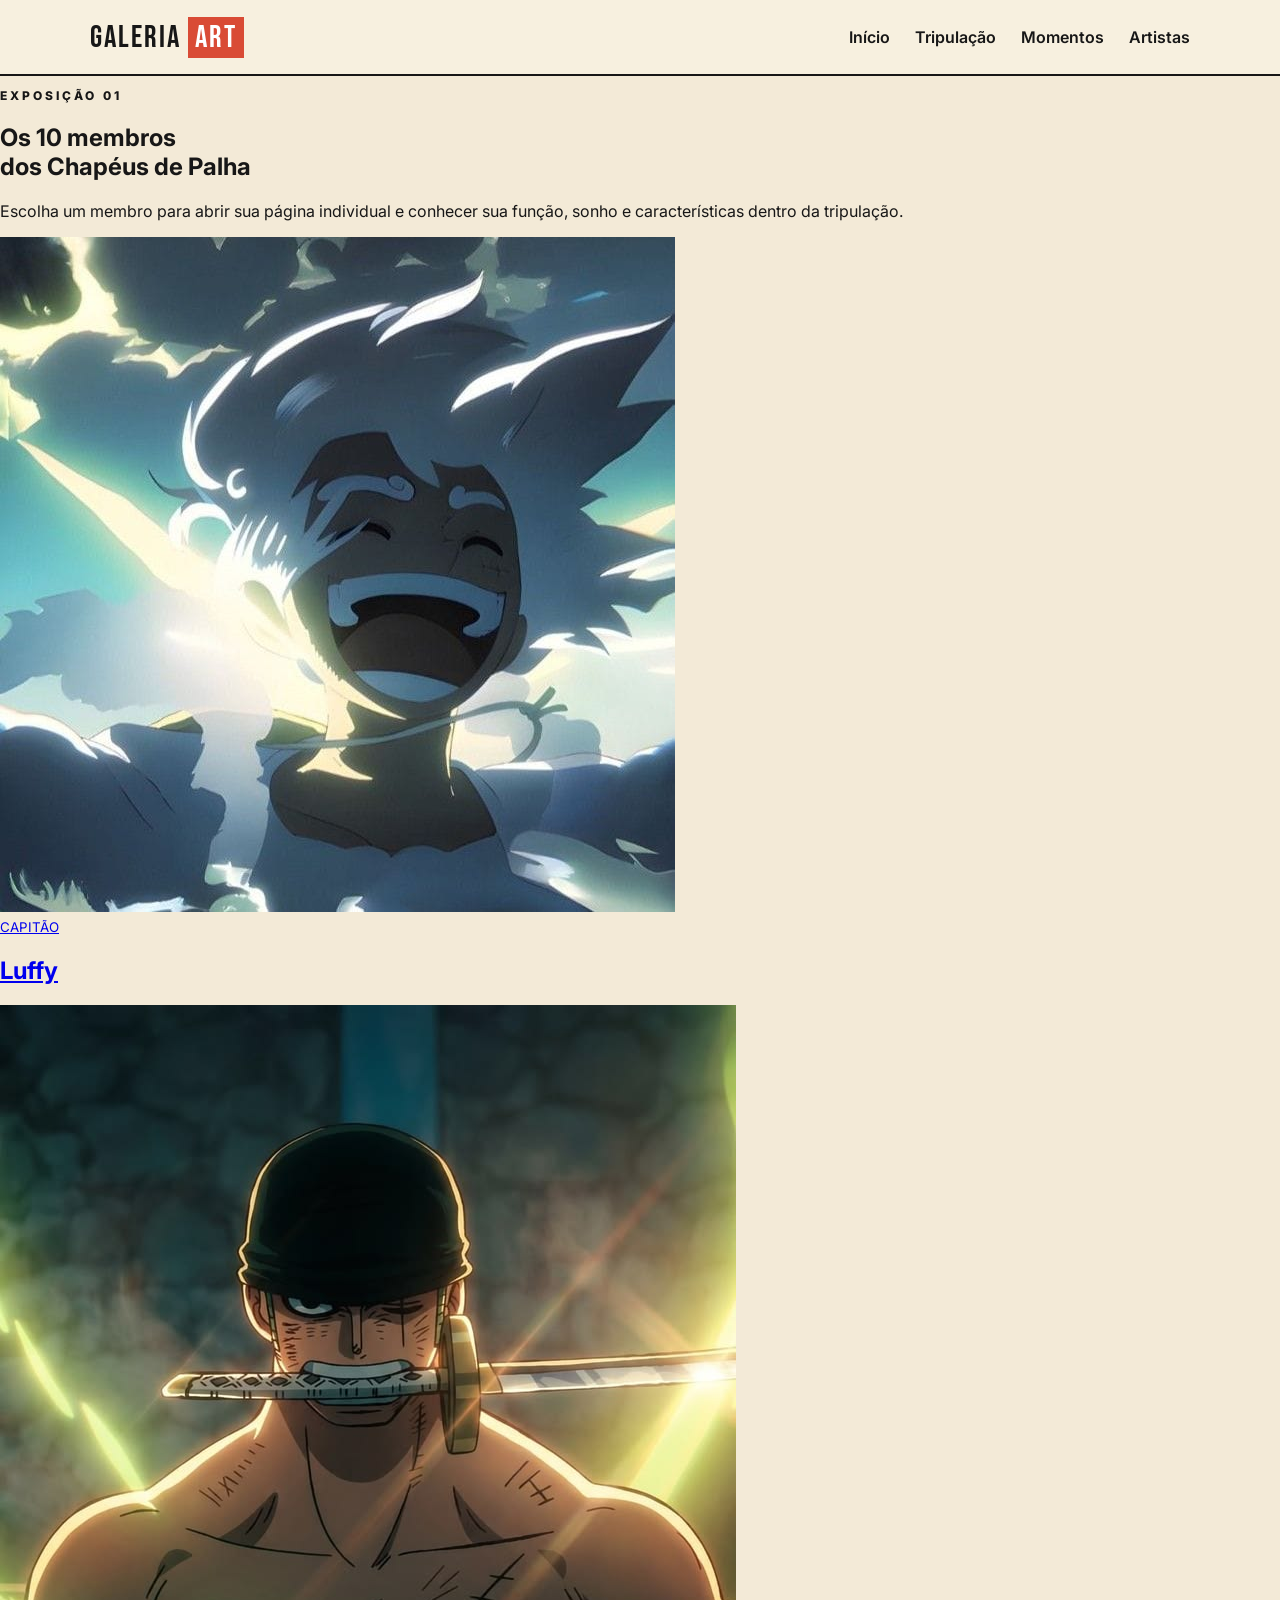
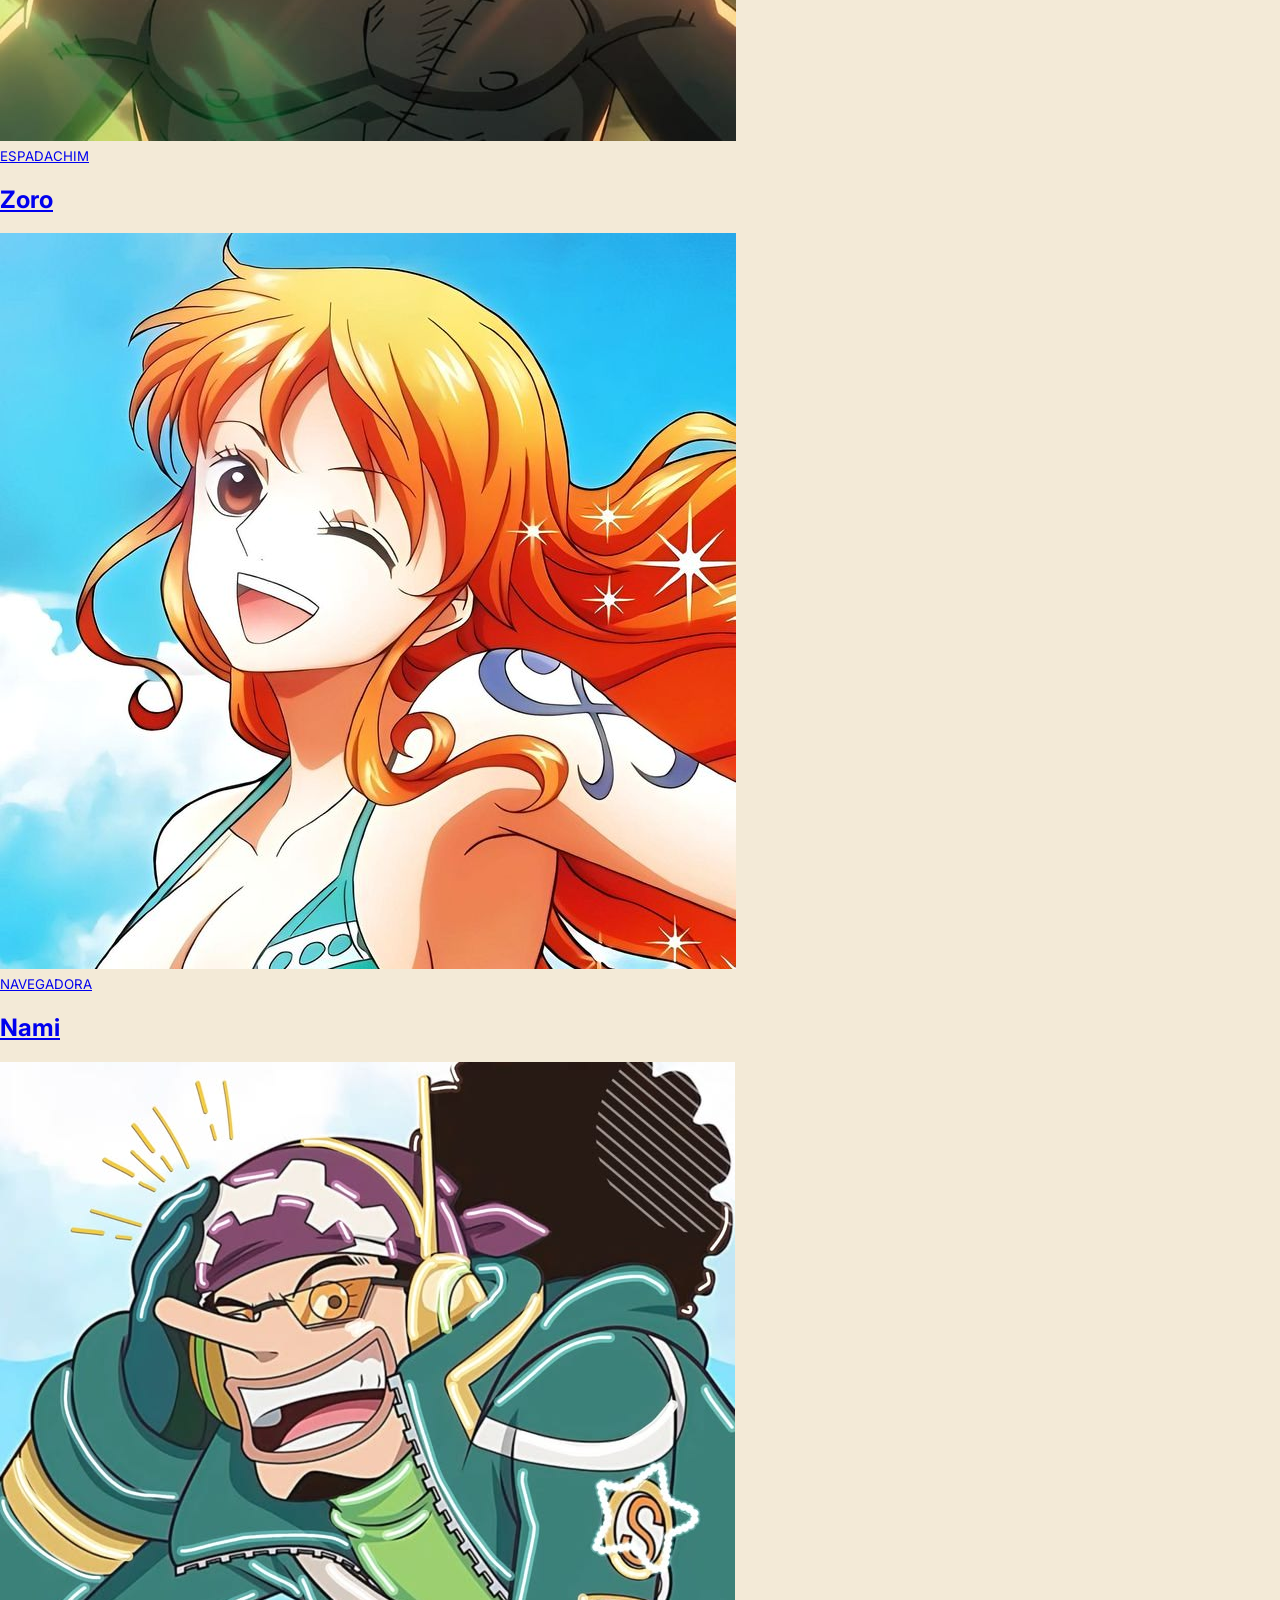
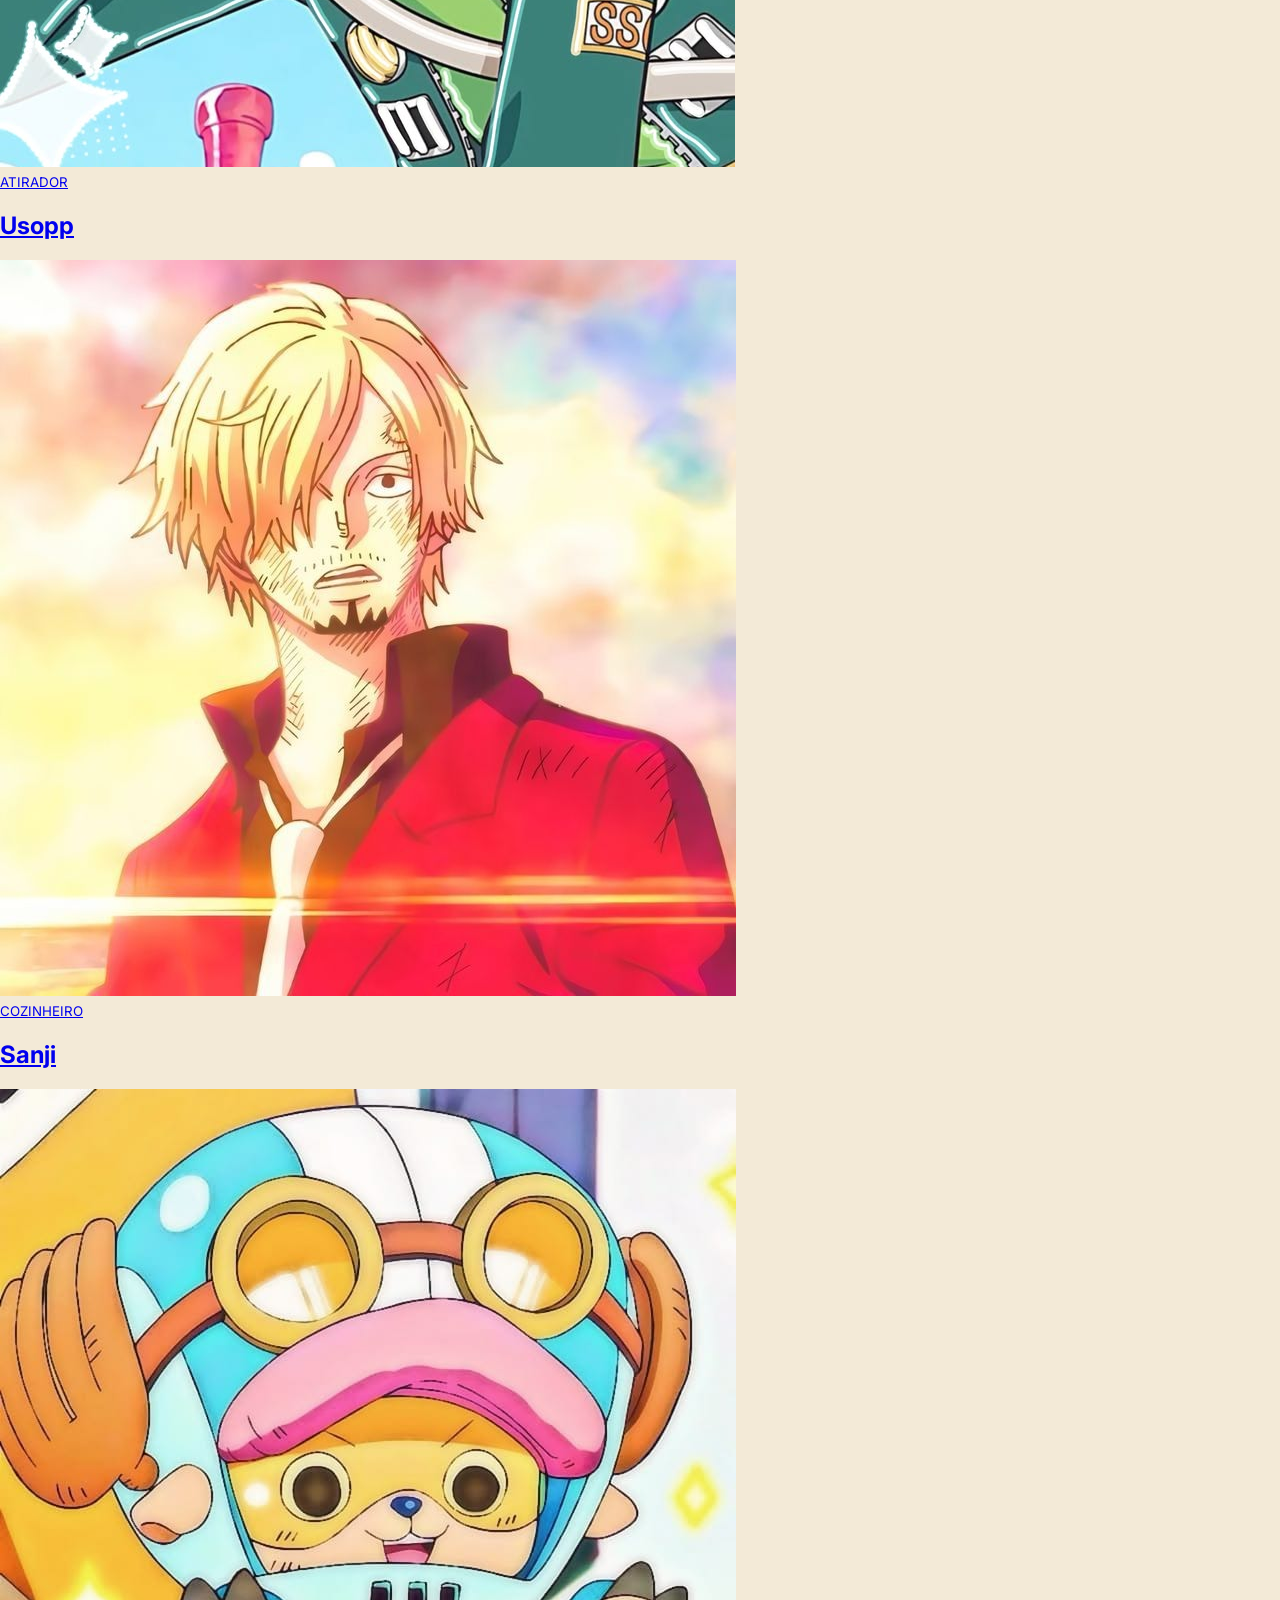
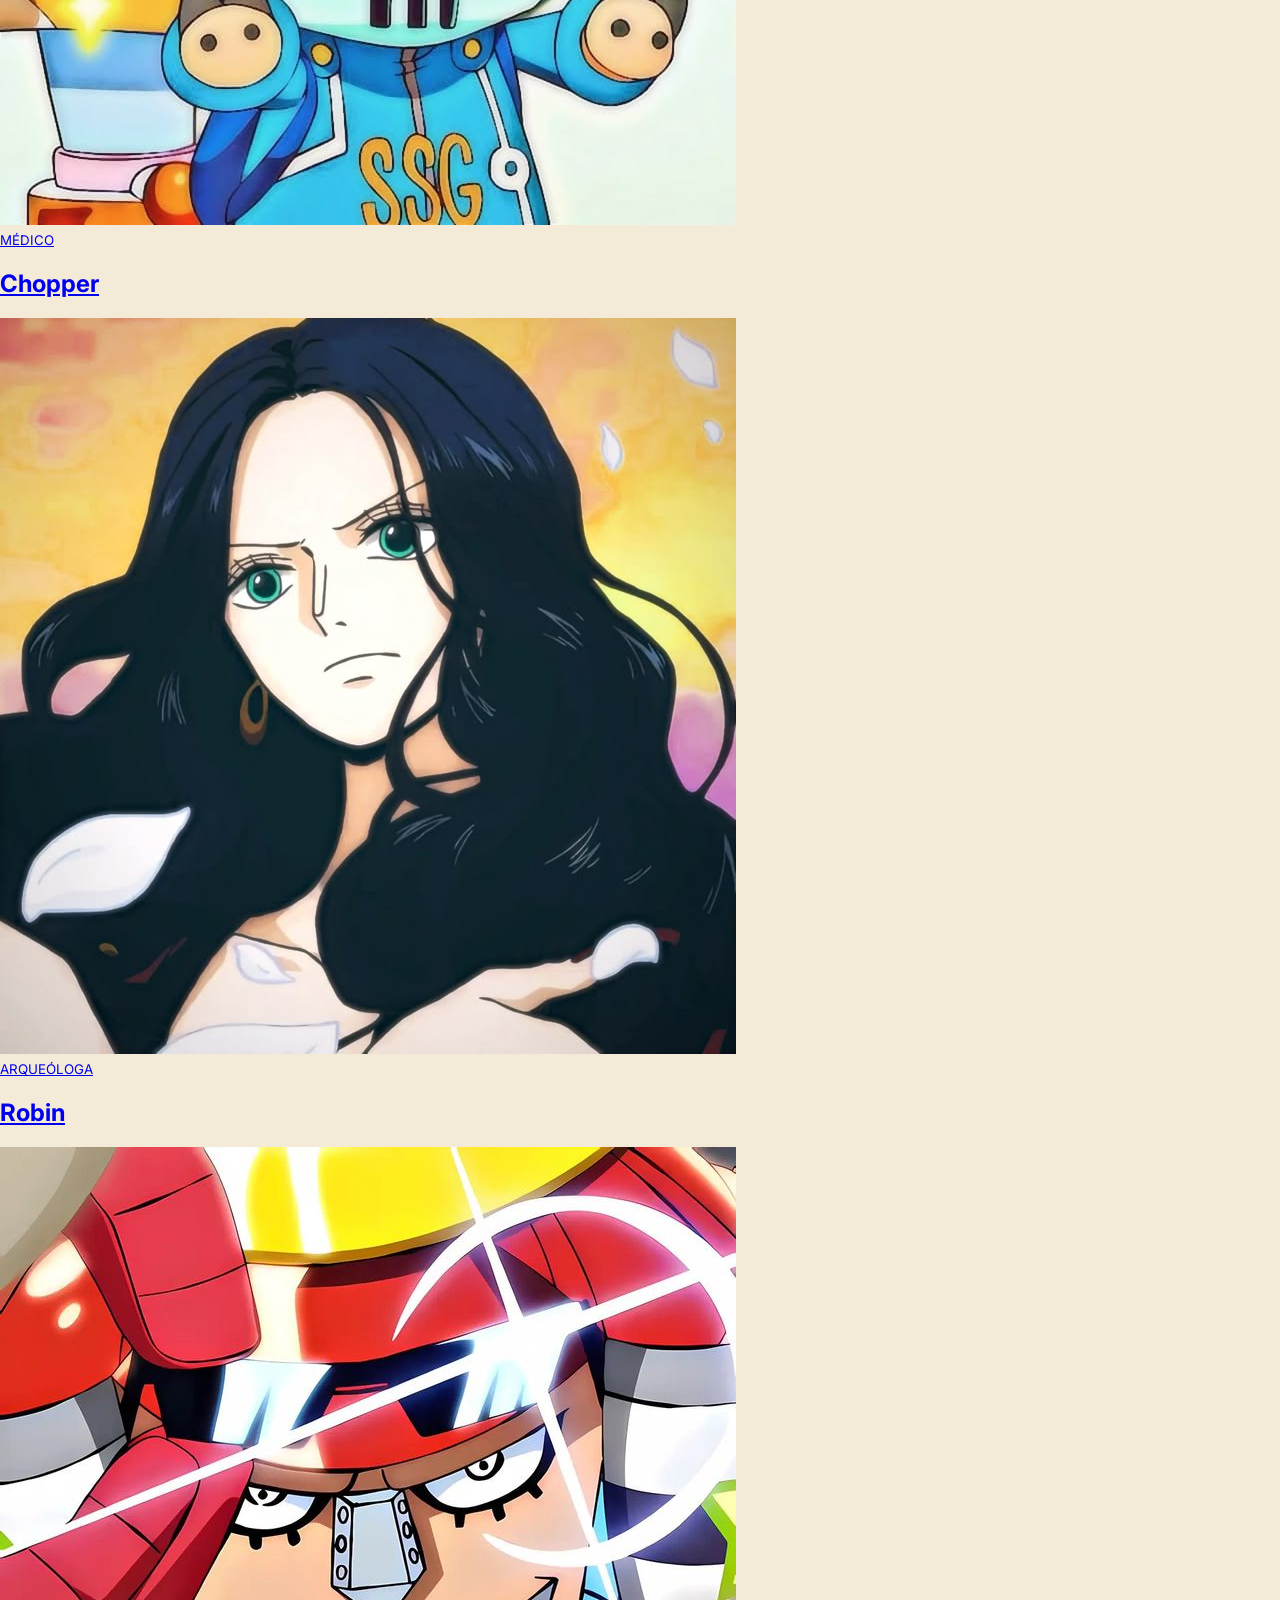
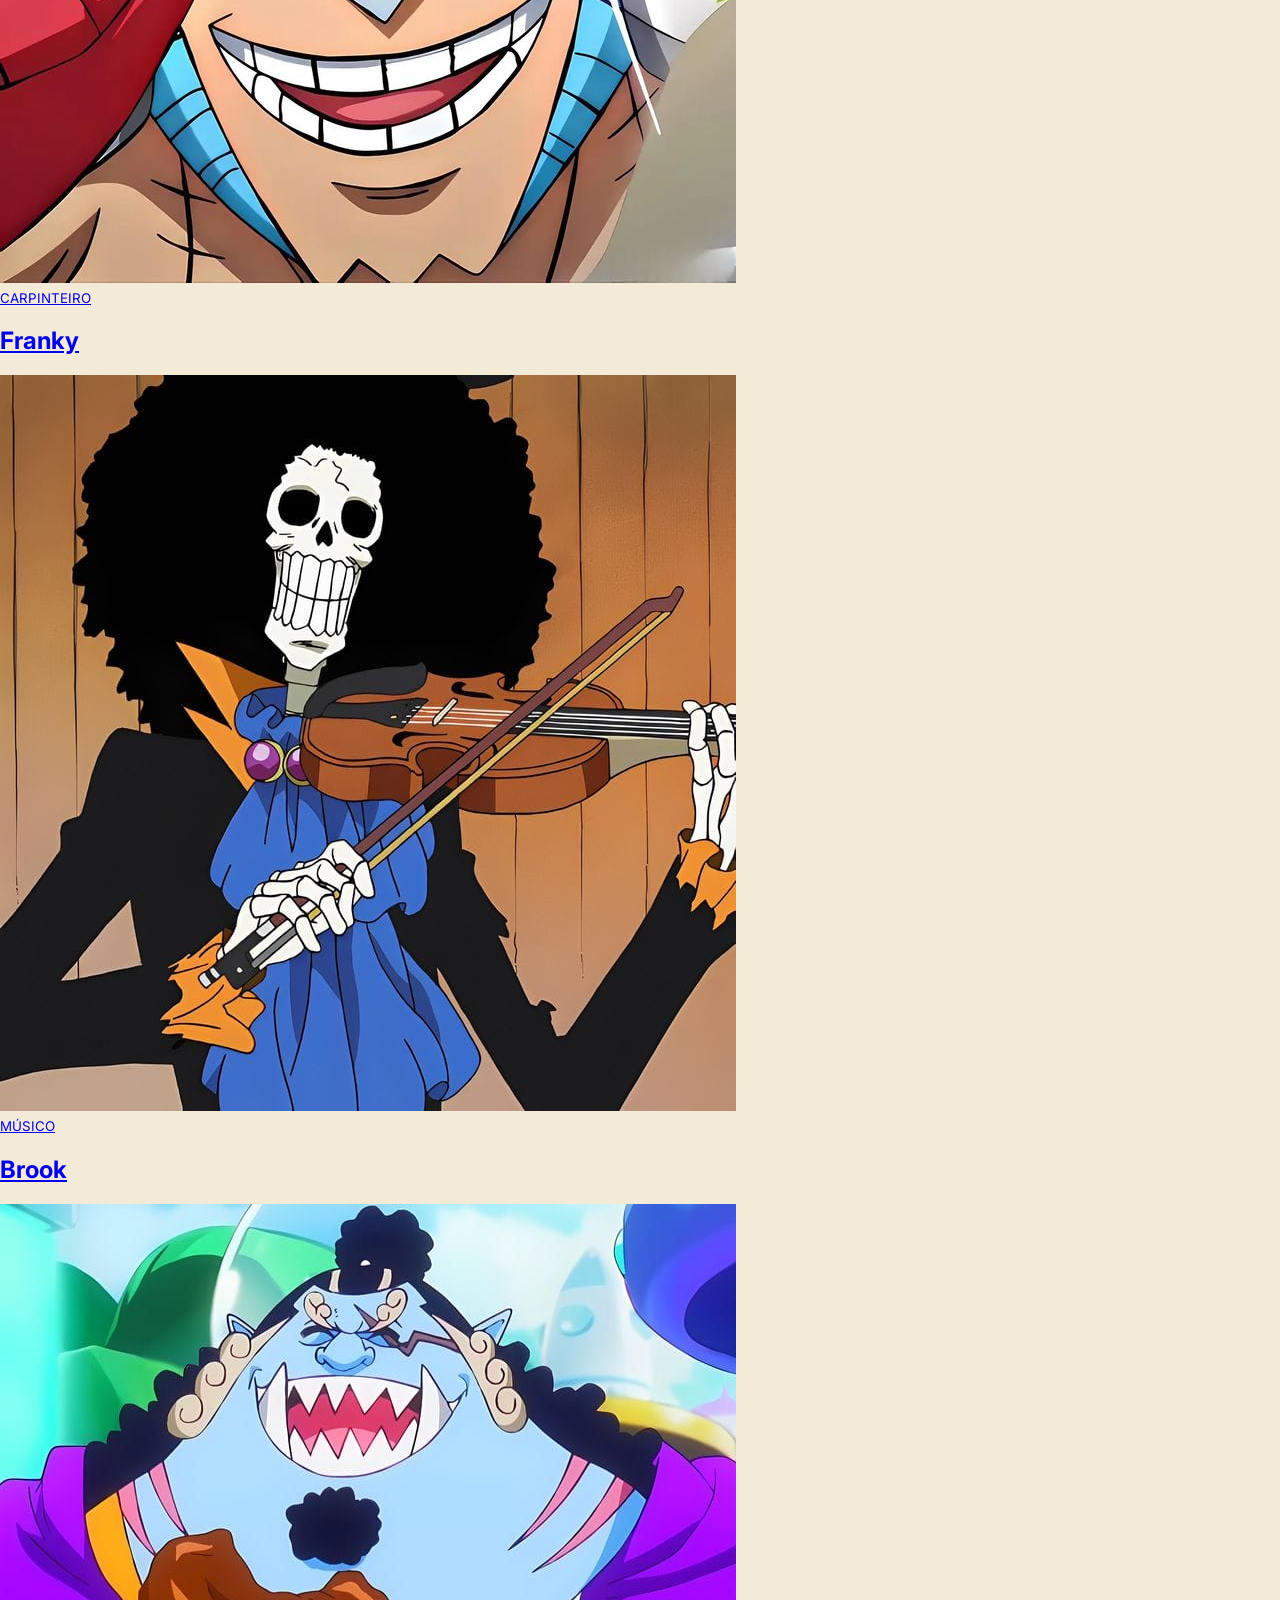
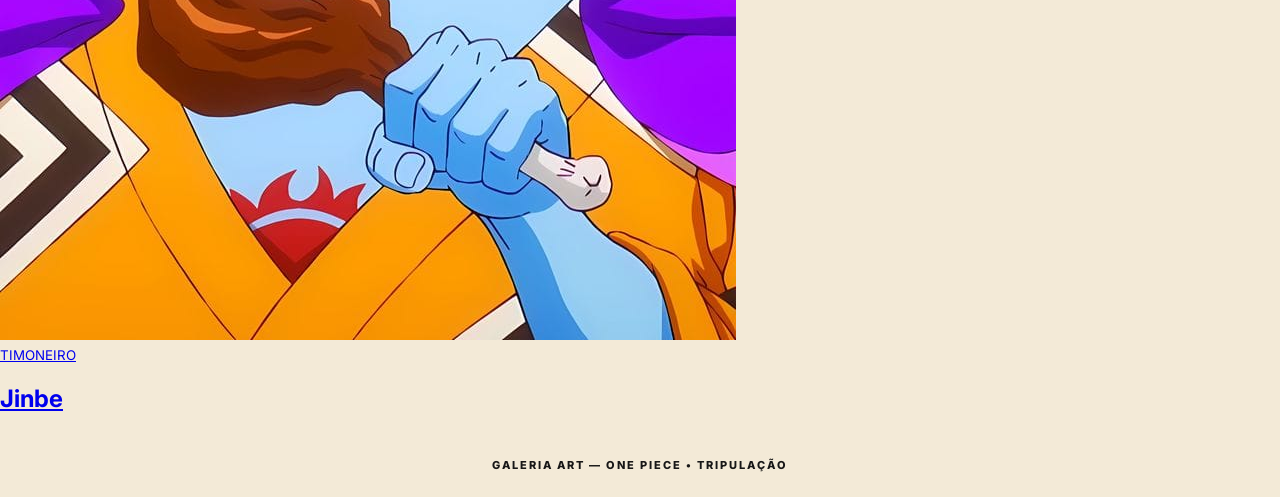
==== tripulacao.html @ 4c9dcb18 "Adiciona página da tripulação com acesso às 10 páginas individuais" ====
<!DOCTYPE html>
<html lang="pt-BR">
<head><meta charset="UTF-8"><meta name="viewport" content="width=device-width, initial-scale=1.0"><title>Tripulação — Galeria Art</title><link rel="stylesheet" href="style.css"></head>
<body>
<header class="topo"><div class="logo">GALERIA <span>ART</span></div><nav><a href="index.html">Início</a><a href="tripulacao.html">Tripulação</a><a href="index.html#momentos">Momentos</a><a href="index.html#artistas">Artistas</a></nav></header>
<main class="personagens-page">
<section class="personagens-intro"><p class="tag">EXPOSIÇÃO 01</p><h1>Os 10 membros<br><span>dos Chapéus de Palha</span></h1><p>Escolha um membro para abrir sua página individual e conhecer sua função, sonho e características dentro da tripulação.</p></section>
<section class="personagens-grid">
<a class="personagem-card" href="luffy.html"><img src="img/Luffy.jpeg" alt="Luffy"><div><small>CAPITÃO</small><h2>Luffy</h2></div></a>
<a class="personagem-card" href="zoro.html"><img src="img/Zoro.jpeg" alt="Zoro"><div><small>ESPADACHIM</small><h2>Zoro</h2></div></a>
<a class="personagem-card" href="nami.html"><img src="img/Nami.jpeg" alt="Nami"><div><small>NAVEGADORA</small><h2>Nami</h2></div></a>
<a class="personagem-card" href="usopp.html"><img src="img/Usoop.jpeg" alt="Usopp"><div><small>ATIRADOR</small><h2>Usopp</h2></div></a>
<a class="personagem-card" href="sanji.html"><img src="img/Sanji.jpeg" alt="Sanji"><div><small>COZINHEIRO</small><h2>Sanji</h2></div></a>
<a class="personagem-card" href="chopper.html"><img src="img/Chopper.jpeg" alt="Chopper"><div><small>MÉDICO</small><h2>Chopper</h2></div></a>
<a class="personagem-card" href="robin.html"><img src="img/Robin.jpeg" alt="Robin"><div><small>ARQUEÓLOGA</small><h2>Robin</h2></div></a>
<a class="personagem-card" href="franky.html"><img src="img/Franky.jpeg" alt="Franky"><div><small>CARPINTEIRO</small><h2>Franky</h2></div></a>
<a class="personagem-card" href="brook.html"><img src="img/Brook.jpeg" alt="Brook"><div><small>MÚSICO</small><h2>Brook</h2></div></a>
<a class="personagem-card" href="jinbe.html"><img src="img/Jinbei.jpeg" alt="Jinbe"><div><small>TIMONEIRO</small><h2>Jinbe</h2></div></a>
</section></main><footer>GALERIA ART — ONE PIECE • TRIPULAÇÃO</footer></body></html>
---- style.css ----
@import url('https://fonts.googleapis.com/css2?family=Bebas+Neue&family=Inter:wght@400;600;800&display=swap');
*{box-sizing:border-box}html{scroll-behavior:smooth}body{margin:0;background:#f3ead7;color:#171717;font-family:Inter,Arial,sans-serif}.topo{height:76px;padding:0 7%;display:flex;align-items:center;justify-content:space-between;border-bottom:2px solid #171717;background:#f7f0df;position:sticky;top:0;z-index:5}.logo{font-family:'Bebas Neue';font-size:31px;letter-spacing:2px}.logo span{background:#d94b35;color:#fff;padding:2px 7px}.topo nav{display:flex;gap:25px}.topo a{color:#171717;text-decoration:none;font-weight:600}.topo a:hover{color:#c9422d}.hero{min-height:700px;padding:65px 7%;display:grid;grid-template-columns:.9fr 1.1fr;gap:55px;align-items:center;border-bottom:2px solid #171717;overflow:hidden;background:#f3ead7}.hero-text{position:relative;z-index:2}.tag{font-size:12px;font-weight:800;letter-spacing:3px}.hero h1{font-family:'Bebas Neue';font-size:clamp(65px,8vw,125px);line-height:.83;margin:22px 0}.hero h1 span{color:#c9422d}.hero-text>p:not(.tag){max-width:520px;line-height:1.7}.botao{display:inline-block;margin-top:22px;padding:14px 24px;background:#171717;color:#fff;text-decoration:none;font-weight:800;border:2px solid #171717}.botao:hover{background:#d94b35;border-color:#d94b35}.hero-art{height:560px;position:relative;border:3px solid #171717;background:#d9c7a3;transform:rotate(2deg);box-shadow:14px 14px 0 #171717;overflow:hidden}.hero-art:after{content:'CHAPÉUS DE PALHA';position:absolute;right:18px;bottom:18px;background:#171717;color:#fff;padding:10px 14px;font-size:11px;font-weight:800;letter-spacing:2px}.hero-art img{width:100%;height:100%;object-fit:cover;display:block;transition:transform .5s ease}.hero-art:hover img{transform:scale(1.04)}.galeria{padding:90px 7%;border-bottom:2px solid #171717}.section-title{display:flex;align-items:center;gap:18px;margin-bottom:35px}.section-title span{font-size:13px;font-weight:800}.section-title h2{font-family:'Bebas Neue';font-size:54px;margin:0}.crew-header{display:grid;grid-template-columns:1.4fr 1fr;gap:35px;align-items:center;margin-bottom:75px}.crew-cover{height:420px;border:3px solid #171717;background:#d9c7a3;overflow:hidden;box-shadow:10px 10px 0 #171717}.crew-cover img{width:100%;height:100%;object-fit:cover}.crew-header h2{font-family:'Bebas Neue';font-size:72px;line-height:.9;margin:15px 0}.crew-header p:not(.tag){line-height:1.8;max-width:520px}.membros-grid{display:grid;grid-template-columns:repeat(5,1fr);gap:18px}.membro{background:#f8f2e4;border:2px solid #171717;padding-bottom:18px;box-shadow:5px 5px 0 #171717;transition:.25s ease;overflow:hidden;cursor:pointer}.membro:hover{transform:translateY(-9px);box-shadow:8px 10px 0 #d94b35}.membro img{width:100%;height:230px;object-fit:cover;display:block;background:#d9c7a3;transition:transform .35s ease;transform-origin:center}.membro:hover img{transform:scale(1.06)}.membro-info{padding:0 14px}.membro h3{font-family:'Bebas Neue';font-size:31px;margin:14px 0 3px}.membro small{font-size:9px;font-weight:800;letter-spacing:1.5px}.membro p{font-size:12px;line-height:1.5;margin:9px 0 0;color:#555}.momentos-grid,.foto-grid{display:grid;grid-template-columns:repeat(2,1fr);gap:20px}.momento,.foto{height:280px;position:relative;border:2px solid #171717;background:#d9c7a3;overflow:hidden;box-shadow:6px 6px 0 #171717}.foto.grande{height:410px;grid-row:span 2}.foto img,.momento img{width:100%;height:100%;object-fit:cover;display:block}.foto span,.momento span{position:absolute;left:15px;bottom:15px;background:#171717;color:#fff;padding:8px 12px;font-size:11px;font-weight:800;letter-spacing:1px}.artistas-grid{display:grid;grid-template-columns:1fr 1fr;gap:25px}.artista{background:#f8f2e4;border:2px solid #171717;box-shadow:8px 8px 0 #171717}.artista-img{height:320px;background:#d9c7a3;border-bottom:2px solid #171717;overflow:hidden}.artista-img img{width:100%;height:100%;object-fit:cover}.artista>div:last-child{padding:28px}.artista small{font-size:10px;font-weight:800;letter-spacing:2px}.artista h3{font-family:'Bebas Neue';font-size:48px;margin:8px 0 15px}.artista p{line-height:1.7;font-size:14px}.sobre{background:#171717;color:#f3ead7}.sobre p{max-width:850px;font-size:20px;line-height:1.8}footer{text-align:center;padding:25px;font-size:11px;font-weight:800;letter-spacing:2px}@media(max-width:1000px){.membros-grid{grid-template-columns:repeat(3,1fr)}}@media(max-width:800px){.topo{padding:0 5%}.topo nav{gap:10px;font-size:10px}.hero{grid-template-columns:1fr;padding:55px 5%;gap:40px}.hero h1{font-size:clamp(62px,16vw,95px)}.hero-art{height:390px;transform:rotate(1deg)}.galeria{padding:65px 5%}.crew-header,.artistas-grid{grid-template-columns:1fr}.crew-header h2{font-size:55px}.membros-grid{grid-template-columns:repeat(2,1fr)}.membro img{height:190px}.membro p{font-size:11px}.momentos-grid,.foto-grid{grid-template-columns:1fr}.foto.grande{height:300px;grid-row:auto}.section-title h2{font-size:42px}}
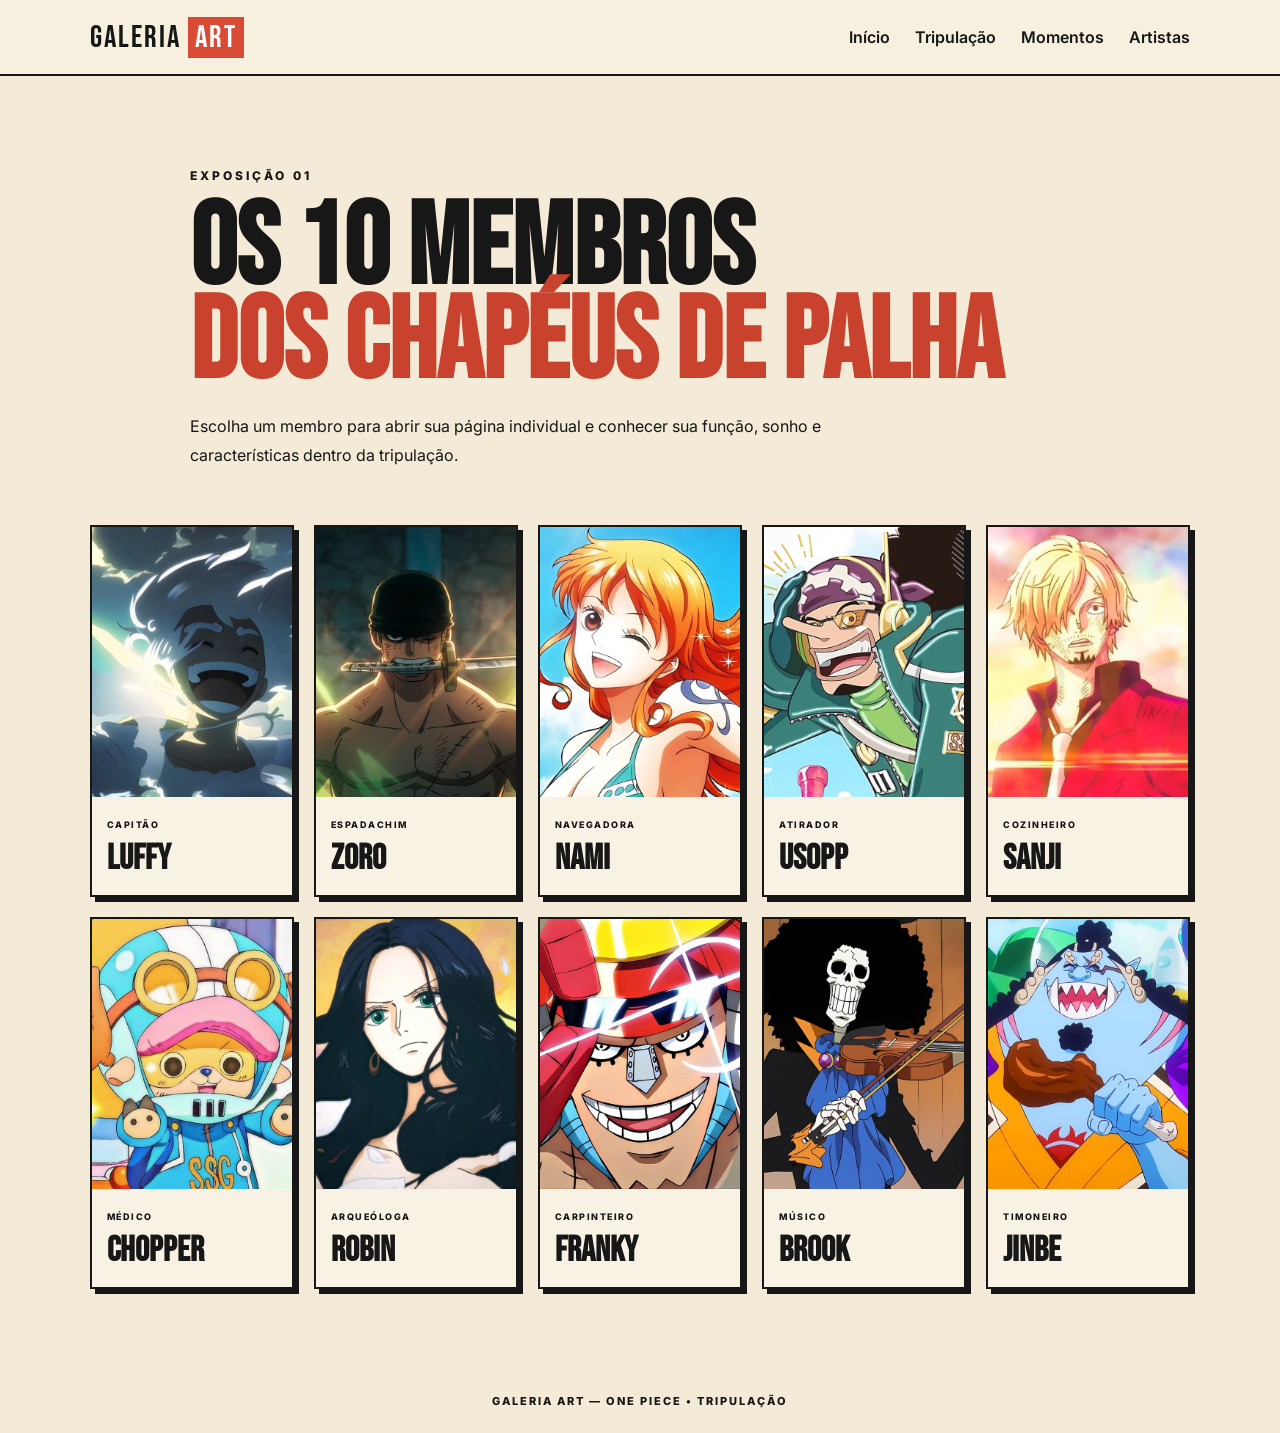
==== commit 3a82c59c: "Corrige CSS da página da tripulação" ====
--- a/tripulacao.html
+++ b/tripulacao.html
@@ -1,6 +1,6 @@
 <!DOCTYPE html>
 <html lang="pt-BR">
-<head><meta charset="UTF-8"><meta name="viewport" content="width=device-width, initial-scale=1.0"><title>Tripulação — Galeria Art</title><link rel="stylesheet" href="style.css"></head>
+<head><meta charset="UTF-8"><meta name="viewport" content="width=device-width, initial-scale=1.0"><title>Tripulação — Galeria Art</title><link rel="stylesheet" href="style.css"><link rel="stylesheet" href="personagem.css"></head>
 <body>
 <header class="topo"><div class="logo">GALERIA <span>ART</span></div><nav><a href="index.html">Início</a><a href="tripulacao.html">Tripulação</a><a href="index.html#momentos">Momentos</a><a href="index.html#artistas">Artistas</a></nav></header>
 <main class="personagens-page">
--- a/personagem.css
+++ b/personagem.css
@@ -0,0 +1 @@
+.personagem-page{min-height:calc(100vh - 76px);padding:70px 7%;background:#f3ead7}.personagem-voltar{display:inline-block;color:#171717;text-decoration:none;font-weight:800;border-bottom:2px solid #171717;padding-bottom:5px}.personagem-detalhe{max-width:1150px;margin:45px auto 0;display:grid;grid-template-columns:1fr 1fr;gap:55px;align-items:center}.personagem-imagem{height:620px;border:3px solid #171717;background:#d9c7a3;box-shadow:14px 14px 0 #171717;overflow:hidden;transform:rotate(-1deg)}.personagem-imagem img{width:100%;height:100%;object-fit:cover;display:block}.personagem-texto small{font-size:11px;font-weight:800;letter-spacing:3px}.personagem-texto h1{font-family:'Bebas Neue';font-size:clamp(75px,10vw,135px);line-height:.8;margin:15px 0 25px}.personagem-texto h1 span{color:#c9422d}.personagem-texto p{font-size:16px;line-height:1.8;color:#333}.personagem-dados{margin-top:30px;display:grid;grid-template-columns:1fr 1fr;gap:14px}.dado{border:2px solid #171717;background:#f8f2e4;padding:18px;box-shadow:4px 4px 0 #171717}.dado strong{display:block;font-size:10px;letter-spacing:2px;margin-bottom:7px}.dado span{font-family:'Bebas Neue';font-size:25px}.personagem-navegacao{display:flex;gap:12px;margin-top:35px;flex-wrap:wrap}.personagem-navegacao a{padding:12px 18px;border:2px solid #171717;text-decoration:none;color:#171717;font-weight:800;background:#f8f2e4}.personagem-navegacao a:hover{background:#d94b35;color:#fff}.personagens-intro{max-width:900px;margin:0 auto 55px}.personagens-intro h1{font-family:'Bebas Neue';font-size:clamp(70px,9vw,120px);line-height:.82;margin:20px 0}.personagens-intro h1 span{color:#c9422d}.personagens-intro>p:last-child{max-width:650px;line-height:1.8}.personagens-page{padding:80px 7%}.personagens-grid{max-width:1200px;margin:auto;display:grid;grid-template-columns:repeat(5,1fr);gap:20px}.personagem-card{display:block;color:#171717;text-decoration:none;background:#f8f2e4;border:2px solid #171717;box-shadow:5px 5px 0 #171717;overflow:hidden;transition:.25s ease}.personagem-card:hover{transform:translateY(-8px) rotate(-1deg);box-shadow:8px 9px 0 #d94b35}.personagem-card img{width:100%;height:270px;object-fit:cover;display:block;transition:transform .35s ease}.personagem-card:hover img{transform:scale(1.05)}.personagem-card div{padding:15px}.personagem-card small{font-size:9px;font-weight:800;letter-spacing:1.5px}.personagem-card h2{font-family:'Bebas Neue';font-size:35px;margin:5px 0 0}@media(max-width:1000px){.personagens-grid{grid-template-columns:repeat(3,1fr)}.personagem-detalhe{grid-template-columns:1fr}.personagem-imagem{height:520px}}@media(max-width:600px){.personagens-grid{grid-template-columns:repeat(2,1fr);gap:14px}.personagem-card img{height:210px}.personagem-page{padding:45px 5%}.personagem-imagem{height:430px}.personagem-dados{grid-template-columns:1fr}.personagens-page{padding:60px 5%}}
